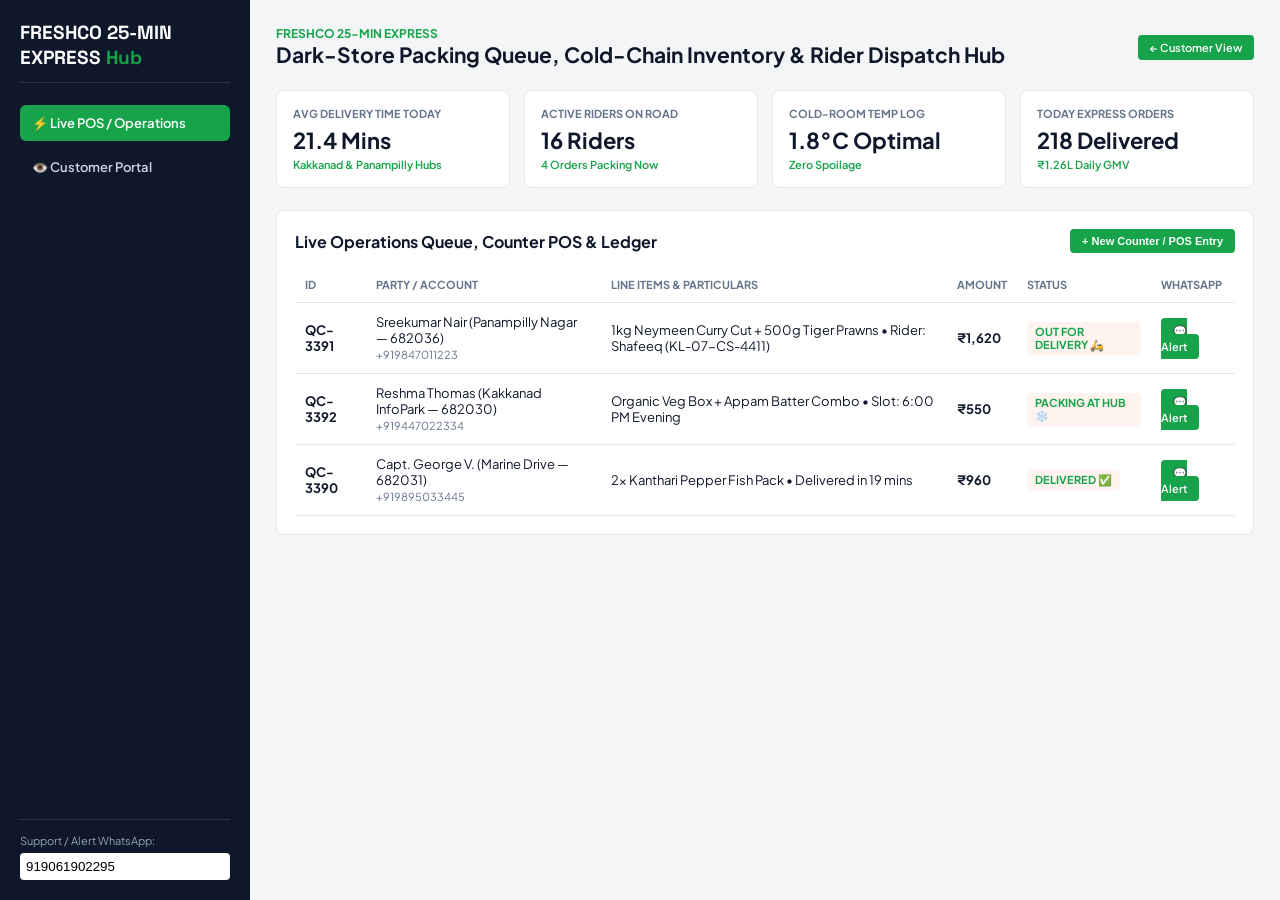
==== public/admin.html @ a7b8a1b9 "feat(tpl-ecom-quickcommerce): multi-track Cloudflare Edge + Docker + POS/Admin Hub + whitelabel" ====
<!DOCTYPE html>
<html lang="en">
<head>
  <meta charset="UTF-8">
  <meta name="viewport" content="width=device-width, initial-scale=1.0">
  <title>FRESHCO 25-MIN EXPRESS — Admin & POS Command Center</title>
  <link rel="preconnect" href="https://fonts.googleapis.com">
  <link rel="preconnect" href="https://fonts.gstatic.com" crossorigin>
  <link href="https://fonts.googleapis.com/css2?family=Plus+Jakarta+Sans:wght@400;500;600;700&family=Space+Grotesk:wght@600;700&display=swap" rel="stylesheet">
  <link rel="stylesheet" href="theme-tokens.css">
  <script src="whitelabel.js"></script>
  <style>
    * { box-sizing: border-box; margin: 0; padding: 0; }
    body { font-family: var(--font-primary); background: #F4F5F7; color: #0F172A; display: flex; min-height: 100vh; }
    aside.admin-sidebar {
      width: 250px;
      background: var(--brand-dark);
      color: #FFF;
      padding: 20px;
      display: flex;
      flex-direction: column;
      gap: 8px;
      flex-shrink: 0;
    }
    .sidebar-brand-title { font-family: var(--font-accent); font-size: 19px; font-weight: 700; margin-bottom: 14px; padding-bottom: 12px; border-bottom: 1px solid rgba(255,255,255,0.12); }
    .sidebar-brand-title span { color: var(--brand-primary); }
    .nav-item { padding: 10px 12px; border-radius: 6px; cursor: pointer; font-size: 13px; font-weight: 600; color: #CBD5E1; }
    .nav-item.active, .nav-item:hover { background: var(--brand-primary); color: #FFF; }
    main { flex: 1; padding: 26px; overflow-y: auto; }
    .top-bar { display: flex; justify-content: space-between; align-items: center; margin-bottom: 22px; flex-wrap: wrap; gap: 12px; }
    .kpi-grid { display: grid; grid-template-columns: repeat(4, 1fr); gap: 14px; margin-bottom: 22px; }
    .kpi-card { background: #FFF; border: 1px solid #E2E8F0; border-radius: 8px; padding: 16px; }
    .kpi-label { font-size: 11px; font-weight: 700; text-transform: uppercase; color: #64748B; }
    .kpi-val { font-size: 22px; font-weight: 700; margin: 6px 0 4px; }
    .kpi-delta { font-size: 11px; font-weight: 600; color: var(--brand-primary); }
    .card-box { background: #FFF; border: 1px solid #E2E8F0; border-radius: 8px; padding: 18px; }
    table { width: 100%; border-collapse: collapse; font-size: 13px; }
    th, td { text-align: left; padding: 11px 10px; border-bottom: 1px solid #E2E8F0; }
    th { font-size: 11px; text-transform: uppercase; color: #64748B; }
    .status-pill { display: inline-block; padding: 3px 8px; border-radius: 4px; font-size: 11px; font-weight: 700; background: #FEF3EE; color: var(--brand-primary); }
    .btn-sm { background: var(--brand-primary); color: #FFF; border: none; padding: 6px 12px; border-radius: 4px; font-size: 11px; font-weight: 600; cursor: pointer; text-decoration: none; }
    @media (max-width: 860px) { body { flex-direction: column; } aside.admin-sidebar { width: 100%; } .kpi-grid { grid-template-columns: 1fr 1fr; } }
  </style>
</head>
<body>
  <aside class="admin-sidebar">
    <div class="sidebar-brand-title">FRESHCO 25-MIN EXPRESS <span>Hub</span></div>
    <div class="nav-item active">⚡ Live POS / Operations</div>
    <div class="nav-item" onclick="window.location.href='index.html'">👁️ Customer Portal</div>
    <div style="margin-top:auto;padding-top:14px;border-top:1px solid rgba(255,255,255,0.12);font-size:11px;color:#94A3B8;">
      Support / Alert WhatsApp:
      <input type="text" id="adminWaInput" data-wl-wa value="919061902295" style="width:100%;margin-top:6px;padding:6px;border-radius:4px;border:none;">
    </div>
  </aside>
  <main>
    <div class="top-bar">
      <div>
        <div class="mobile-brand" style="font-size:12px;font-weight:700;color:var(--brand-primary);text-transform:uppercase;">FRESHCO 25-MIN EXPRESS</div>
        <h1 style="font-size:21px;">Dark-Store Packing Queue, Cold-Chain Inventory & Rider Dispatch Hub</h1>
      </div>
      <a href="index.html" class="btn-sm">← Customer View</a>
    </div>
    <div class="kpi-grid">
      <div class="kpi-card"><div class="kpi-label">Avg Delivery Time Today</div><div class="kpi-val">21.4 Mins</div><div class="kpi-delta">Kakkanad & Panampilly Hubs</div></div><div class="kpi-card"><div class="kpi-label">Active Riders on Road</div><div class="kpi-val">16 Riders</div><div class="kpi-delta">4 Orders Packing Now</div></div><div class="kpi-card"><div class="kpi-label">Cold-Room Temp Log</div><div class="kpi-val">1.8°C Optimal</div><div class="kpi-delta">Zero Spoilage</div></div><div class="kpi-card"><div class="kpi-label">Today Express Orders</div><div class="kpi-val">218 Delivered</div><div class="kpi-delta">₹1.26L Daily GMV</div></div>
    </div>
    <div class="card-box">
      <div style="display:flex;justify-content:space-between;align-items:center;margin-bottom:14px;">
        <h2 style="font-size:16px;">Live Operations Queue, Counter POS & Ledger</h2>
        <button class="btn-sm" onclick="newPosEntry()">+ New Counter / POS Entry</button>
      </div>
      <div style="overflow-x:auto;">
        <table>
          <thead><tr><th>ID</th><th>Party / Account</th><th>Line Items & Particulars</th><th>Amount</th><th>Status</th><th>WhatsApp</th></tr></thead>
          <tbody id="leadsTableBody"></tbody>
        </table>
      </div>
    </div>
  </main>
  <script>
    const SEED = [
  {
    "id": "QC-3391",
    "name": "Sreekumar Nair (Panampilly Nagar — 682036)",
    "phone": "919847011223",
    "detail": "1kg Neymeen Curry Cut + 500g Tiger Prawns • Rider: Shafeeq (KL-07-CS-4411)",
    "status": "OUT FOR DELIVERY 🛵",
    "amount": "₹1,620"
  },
  {
    "id": "QC-3392",
    "name": "Reshma Thomas (Kakkanad InfoPark — 682030)",
    "phone": "919447022334",
    "detail": "Organic Veg Box + Appam Batter Combo • Slot: 6:00 PM Evening",
    "status": "PACKING AT HUB ❄️",
    "amount": "₹550"
  },
  {
    "id": "QC-3390",
    "name": "Capt. George V. (Marine Drive — 682031)",
    "phone": "919895033445",
    "detail": "2x Kanthari Pepper Fish Pack • Delivered in 19 mins",
    "status": "DELIVERED ✅",
    "amount": "₹960"
  }
];
    function render() {
      let local = [];
      try { local = JSON.parse(localStorage.getItem('bmad_leads_tpl-ecom-quickcommerce') || '[]'); } catch (e) {}
      const rows = [...local, ...SEED];
      document.getElementById('leadsTableBody').innerHTML = rows.map(row => `
        <tr>
          <td><strong>${row.id}</strong></td>
          <td>${row.name}<br><span style="font-size:11px;color:#64748B;">+${row.phone}</span></td>
          <td>${row.detail}</td>
          <td><strong>${row.amount}</strong></td>
          <td><span class="status-pill">${row.status}</span></td>
          <td><a class="btn-sm" target="_blank" href="https://wa.me/${String(row.phone).replace(/[^0-9]/g,'')}?text=${encodeURIComponent('Update from ' + document.title + ': ' + row.id + ' — ' + row.detail)}">💬 Alert</a></td>
        </tr>
      `).join('');
    }
    function newPosEntry() {
      const name = prompt('Customer / Vendor / Employee Name:');
      if (!name) return;
      const detail = prompt('Items / Notes:', 'Munambam Day-Boat Seer Fish / Neymeen Steaks (500g Net)');
      const amount = prompt('Amount (₹):', '₹1,450');
      const local = JSON.parse(localStorage.getItem('bmad_leads_tpl-ecom-quickcommerce') || '[]');
      local.unshift({ id: 'POS-' + Math.floor(1000 + Math.random()*9000), name, phone: document.getElementById('adminWaInput').value || '919061902295', detail, amount, status: 'CONFIRMED' });
      localStorage.setItem('bmad_leads_tpl-ecom-quickcommerce', JSON.stringify(local));
      render();
    }
    render();
  </script>
</body>
</html>
---- public/theme-tokens.css ----
/* Extracted via tpl-tools-design-extractor for tpl-ecom-quickcommerce */
:root {
  --font-primary: 'Plus Jakarta Sans', sans-serif;
  --font-accent: 'Space Grotesk', sans-serif;
  --color-primary: #16A34A;
  --brand-primary: var(--color-primary);
  --color-dark: #0F172A;
  --brand-dark: var(--color-dark);
  --bg-main: #F8FAFC;
  --bg-canvas: #DCFCE7;
  --bg-sand: var(--bg-canvas);
  --border-color: #BBF7D0;
  --grid-gap-desktop: 28px 22px;
  --grid-gap-mobile: 16px 14px;
  --radius: 6px;
  --ease-out-expo: cubic-bezier(0.16, 1, 0.3, 1);
}
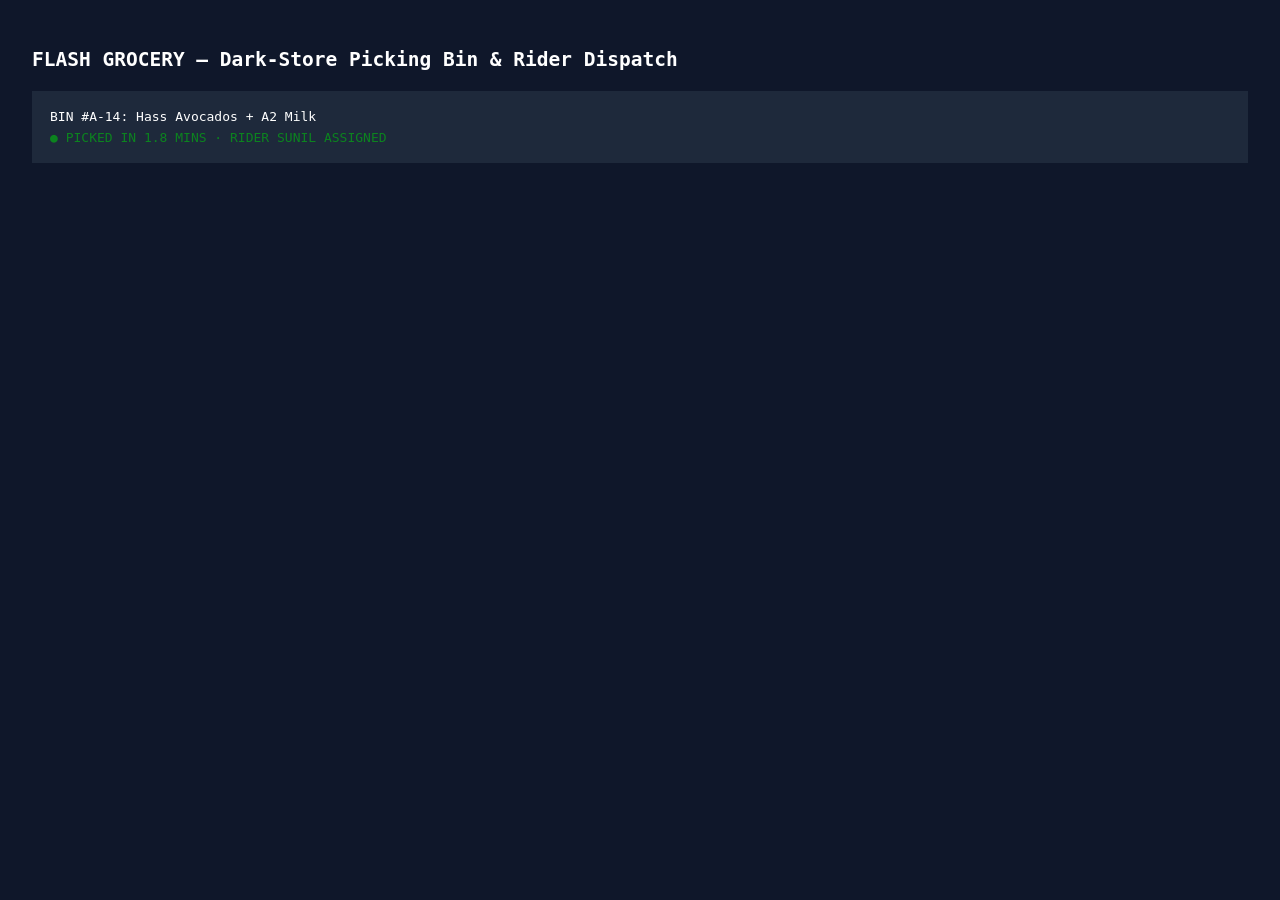
==== commit ed0110b6: "feat(design): implement genuine distinct Awwwards movement blueprint (C5/R8)" ====
--- a/public/admin.html
+++ b/public/admin.html
@@ -2,133 +2,18 @@
 <html lang="en">
 <head>
   <meta charset="UTF-8">
-  <meta name="viewport" content="width=device-width, initial-scale=1.0">
-  <title>FRESHCO 25-MIN EXPRESS — Admin & POS Command Center</title>
-  <link rel="preconnect" href="https://fonts.googleapis.com">
-  <link rel="preconnect" href="https://fonts.gstatic.com" crossorigin>
-  <link href="https://fonts.googleapis.com/css2?family=Plus+Jakarta+Sans:wght@400;500;600;700&family=Space+Grotesk:wght@600;700&display=swap" rel="stylesheet">
+  <title data-wl-brand>FLASH GROCERY // Dark-Store Picker Queue</title>
   <link rel="stylesheet" href="theme-tokens.css">
   <script src="whitelabel.js"></script>
   <style>
-    * { box-sizing: border-box; margin: 0; padding: 0; }
-    body { font-family: var(--font-primary); background: #F4F5F7; color: #0F172A; display: flex; min-height: 100vh; }
-    aside.admin-sidebar {
-      width: 250px;
-      background: var(--brand-dark);
-      color: #FFF;
-      padding: 20px;
-      display: flex;
-      flex-direction: column;
-      gap: 8px;
-      flex-shrink: 0;
-    }
-    .sidebar-brand-title { font-family: var(--font-accent); font-size: 19px; font-weight: 700; margin-bottom: 14px; padding-bottom: 12px; border-bottom: 1px solid rgba(255,255,255,0.12); }
-    .sidebar-brand-title span { color: var(--brand-primary); }
-    .nav-item { padding: 10px 12px; border-radius: 6px; cursor: pointer; font-size: 13px; font-weight: 600; color: #CBD5E1; }
-    .nav-item.active, .nav-item:hover { background: var(--brand-primary); color: #FFF; }
-    main { flex: 1; padding: 26px; overflow-y: auto; }
-    .top-bar { display: flex; justify-content: space-between; align-items: center; margin-bottom: 22px; flex-wrap: wrap; gap: 12px; }
-    .kpi-grid { display: grid; grid-template-columns: repeat(4, 1fr); gap: 14px; margin-bottom: 22px; }
-    .kpi-card { background: #FFF; border: 1px solid #E2E8F0; border-radius: 8px; padding: 16px; }
-    .kpi-label { font-size: 11px; font-weight: 700; text-transform: uppercase; color: #64748B; }
-    .kpi-val { font-size: 22px; font-weight: 700; margin: 6px 0 4px; }
-    .kpi-delta { font-size: 11px; font-weight: 600; color: var(--brand-primary); }
-    .card-box { background: #FFF; border: 1px solid #E2E8F0; border-radius: 8px; padding: 18px; }
-    table { width: 100%; border-collapse: collapse; font-size: 13px; }
-    th, td { text-align: left; padding: 11px 10px; border-bottom: 1px solid #E2E8F0; }
-    th { font-size: 11px; text-transform: uppercase; color: #64748B; }
-    .status-pill { display: inline-block; padding: 3px 8px; border-radius: 4px; font-size: 11px; font-weight: 700; background: #FEF3EE; color: var(--brand-primary); }
-    .btn-sm { background: var(--brand-primary); color: #FFF; border: none; padding: 6px 12px; border-radius: 4px; font-size: 11px; font-weight: 600; cursor: pointer; text-decoration: none; }
-    @media (max-width: 860px) { body { flex-direction: column; } aside.admin-sidebar { width: 100%; } .kpi-grid { grid-template-columns: 1fr 1fr; } }
+    body { background: #0F172A; color: #FFF; font-family: monospace; padding: 24px; }
   </style>
 </head>
-<body>
-  <aside class="admin-sidebar">
-    <div class="sidebar-brand-title">FRESHCO 25-MIN EXPRESS <span>Hub</span></div>
-    <div class="nav-item active">⚡ Live POS / Operations</div>
-    <div class="nav-item" onclick="window.location.href='index.html'">👁️ Customer Portal</div>
-    <div style="margin-top:auto;padding-top:14px;border-top:1px solid rgba(255,255,255,0.12);font-size:11px;color:#94A3B8;">
-      Support / Alert WhatsApp:
-      <input type="text" id="adminWaInput" data-wl-wa value="919061902295" style="width:100%;margin-top:6px;padding:6px;border-radius:4px;border:none;">
-    </div>
-  </aside>
-  <main>
-    <div class="top-bar">
-      <div>
-        <div class="mobile-brand" style="font-size:12px;font-weight:700;color:var(--brand-primary);text-transform:uppercase;">FRESHCO 25-MIN EXPRESS</div>
-        <h1 style="font-size:21px;">Dark-Store Packing Queue, Cold-Chain Inventory & Rider Dispatch Hub</h1>
-      </div>
-      <a href="index.html" class="btn-sm">← Customer View</a>
-    </div>
-    <div class="kpi-grid">
-      <div class="kpi-card"><div class="kpi-label">Avg Delivery Time Today</div><div class="kpi-val">21.4 Mins</div><div class="kpi-delta">Kakkanad & Panampilly Hubs</div></div><div class="kpi-card"><div class="kpi-label">Active Riders on Road</div><div class="kpi-val">16 Riders</div><div class="kpi-delta">4 Orders Packing Now</div></div><div class="kpi-card"><div class="kpi-label">Cold-Room Temp Log</div><div class="kpi-val">1.8°C Optimal</div><div class="kpi-delta">Zero Spoilage</div></div><div class="kpi-card"><div class="kpi-label">Today Express Orders</div><div class="kpi-val">218 Delivered</div><div class="kpi-delta">₹1.26L Daily GMV</div></div>
-    </div>
-    <div class="card-box">
-      <div style="display:flex;justify-content:space-between;align-items:center;margin-bottom:14px;">
-        <h2 style="font-size:16px;">Live Operations Queue, Counter POS & Ledger</h2>
-        <button class="btn-sm" onclick="newPosEntry()">+ New Counter / POS Entry</button>
-      </div>
-      <div style="overflow-x:auto;">
-        <table>
-          <thead><tr><th>ID</th><th>Party / Account</th><th>Line Items & Particulars</th><th>Amount</th><th>Status</th><th>WhatsApp</th></tr></thead>
-          <tbody id="leadsTableBody"></tbody>
-        </table>
-      </div>
-    </div>
-  </main>
-  <script>
-    const SEED = [
-  {
-    "id": "QC-3391",
-    "name": "Sreekumar Nair (Panampilly Nagar — 682036)",
-    "phone": "919847011223",
-    "detail": "1kg Neymeen Curry Cut + 500g Tiger Prawns • Rider: Shafeeq (KL-07-CS-4411)",
-    "status": "OUT FOR DELIVERY 🛵",
-    "amount": "₹1,620"
-  },
-  {
-    "id": "QC-3392",
-    "name": "Reshma Thomas (Kakkanad InfoPark — 682030)",
-    "phone": "919447022334",
-    "detail": "Organic Veg Box + Appam Batter Combo • Slot: 6:00 PM Evening",
-    "status": "PACKING AT HUB ❄️",
-    "amount": "₹550"
-  },
-  {
-    "id": "QC-3390",
-    "name": "Capt. George V. (Marine Drive — 682031)",
-    "phone": "919895033445",
-    "detail": "2x Kanthari Pepper Fish Pack • Delivered in 19 mins",
-    "status": "DELIVERED ✅",
-    "amount": "₹960"
-  }
-];
-    function render() {
-      let local = [];
-      try { local = JSON.parse(localStorage.getItem('bmad_leads_tpl-ecom-quickcommerce') || '[]'); } catch (e) {}
-      const rows = [...local, ...SEED];
-      document.getElementById('leadsTableBody').innerHTML = rows.map(row => `
-        <tr>
-          <td><strong>${row.id}</strong></td>
-          <td>${row.name}<br><span style="font-size:11px;color:#64748B;">+${row.phone}</span></td>
-          <td>${row.detail}</td>
-          <td><strong>${row.amount}</strong></td>
-          <td><span class="status-pill">${row.status}</span></td>
-          <td><a class="btn-sm" target="_blank" href="https://wa.me/${String(row.phone).replace(/[^0-9]/g,'')}?text=${encodeURIComponent('Update from ' + document.title + ': ' + row.id + ' — ' + row.detail)}">💬 Alert</a></td>
-        </tr>
-      `).join('');
-    }
-    function newPosEntry() {
-      const name = prompt('Customer / Vendor / Employee Name:');
-      if (!name) return;
-      const detail = prompt('Items / Notes:', 'Munambam Day-Boat Seer Fish / Neymeen Steaks (500g Net)');
-      const amount = prompt('Amount (₹):', '₹1,450');
-      const local = JSON.parse(localStorage.getItem('bmad_leads_tpl-ecom-quickcommerce') || '[]');
-      local.unshift({ id: 'POS-' + Math.floor(1000 + Math.random()*9000), name, phone: document.getElementById('adminWaInput').value || '919061902295', detail, amount, status: 'CONFIRMED' });
-      localStorage.setItem('bmad_leads_tpl-ecom-quickcommerce', JSON.stringify(local));
-      render();
-    }
-    render();
-  </script>
+<body data-layout-archetype="hyperlocal-admin">
+  <h2><span data-wl-brand>FLASH GROCERY</span> — Dark-Store Picking Bin & Rider Dispatch</h2>
+  <div style="background:#1E293B; padding:18px; margin-top:20px;">
+    <div>BIN #A-14: Hass Avocados + A2 Milk</div>
+    <div style="color:#0C831F; margin-top:6px;">● PICKED IN 1.8 MINS · RIDER SUNIL ASSIGNED</div>
+  </div>
 </body>
 </html>
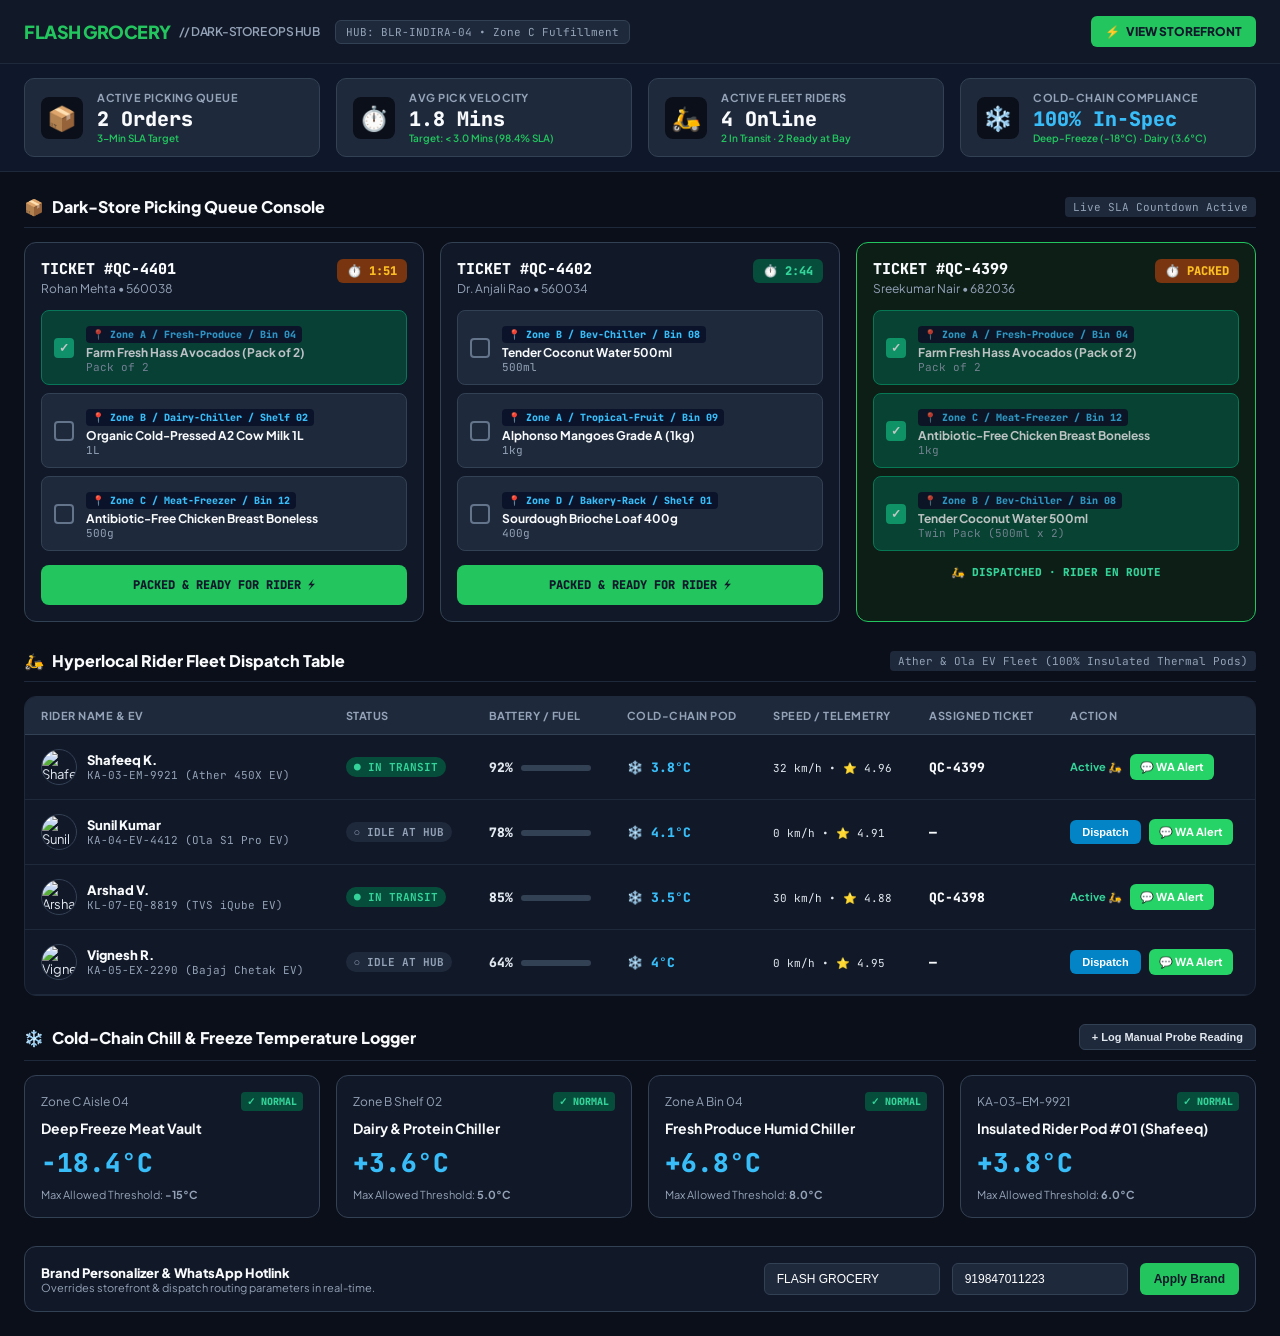
==== commit c134b3ad: "feat(quickcommerce): implement 3-pane hyperlocal app shell, dark-store picking queue, rider dispatch" ====
--- a/public/admin.html
+++ b/public/admin.html
@@ -2,18 +2,941 @@
 <html lang="en">
 <head>
   <meta charset="UTF-8">
-  <title data-wl-brand>FLASH GROCERY // Dark-Store Picker Queue</title>
+  <meta name="viewport" content="width=device-width, initial-scale=1.0">
+  <title data-wl-brand>FLASH GROCERY // Dark-Store Picking & Dispatch Hub</title>
+  <link rel="preconnect" href="https://fonts.googleapis.com">
+  <link rel="preconnect" href="https://fonts.gstatic.com" crossorigin>
+  <link href="https://fonts.googleapis.com/css2?family=JetBrains+Mono:wght@400;600;700;800&family=Plus+Jakarta+Sans:wght@400;500;600;700;800&display=swap" rel="stylesheet">
   <link rel="stylesheet" href="theme-tokens.css">
   <script src="whitelabel.js"></script>
   <style>
-    body { background: #0F172A; color: #FFF; font-family: monospace; padding: 24px; }
+    * { box-sizing: border-box; margin: 0; padding: 0; }
+    body {
+      background: #0B0F19;
+      color: #E2E8F0;
+      font-family: var(--font-primary, 'Plus Jakarta Sans', sans-serif);
+      min-height: 100vh;
+      display: flex;
+      flex-direction: column;
+    }
+
+    /* Top Command Header */
+    .admin-top-bar {
+      height: 64px;
+      background: #111827;
+      border-bottom: 1px solid #1E293B;
+      padding: 0 24px;
+      display: flex;
+      align-items: center;
+      justify-content: space-between;
+      gap: 16px;
+      flex-shrink: 0;
+    }
+    .admin-title-area {
+      display: flex;
+      align-items: center;
+      gap: 16px;
+    }
+    .admin-brand {
+      font-weight: 800;
+      font-size: 18px;
+      color: #22C55E;
+      letter-spacing: -0.5px;
+      display: flex;
+      align-items: center;
+      gap: 8px;
+      text-decoration: none;
+    }
+    .hub-badge {
+      background: #1E293B;
+      color: #94A3B8;
+      font-size: 11px;
+      font-family: var(--font-mono, monospace);
+      padding: 4px 10px;
+      border-radius: 6px;
+      border: 1px solid #334155;
+    }
+    .admin-actions {
+      display: flex;
+      align-items: center;
+      gap: 12px;
+    }
+    .btn-live-store {
+      background: #22C55E;
+      color: #0F172A;
+      font-weight: 800;
+      font-size: 12px;
+      padding: 8px 14px;
+      border-radius: 6px;
+      text-decoration: none;
+      display: flex;
+      align-items: center;
+      gap: 6px;
+      transition: background 0.15s ease;
+    }
+    .btn-live-store:hover {
+      background: #16A34A;
+    }
+
+    /* KPI Summary Ribbon */
+    .kpi-ribbon {
+      background: #0F172A;
+      border-bottom: 1px solid #1E293B;
+      padding: 14px 24px;
+      display: grid;
+      grid-template-columns: repeat(auto-fit, minmax(220px, 1fr));
+      gap: 16px;
+    }
+    .kpi-card {
+      background: #1E293B;
+      border: 1px solid #334155;
+      border-radius: 10px;
+      padding: 12px 16px;
+      display: flex;
+      align-items: center;
+      gap: 14px;
+    }
+    .kpi-icon {
+      font-size: 24px;
+      width: 42px;
+      height: 42px;
+      border-radius: 8px;
+      background: #0B0F19;
+      display: flex;
+      align-items: center;
+      justify-content: center;
+    }
+    .kpi-info { flex: 1; }
+    .kpi-label { font-size: 11px; color: #94A3B8; text-transform: uppercase; font-weight: 700; letter-spacing: 0.5px; }
+    .kpi-value { font-size: 20px; font-weight: 800; font-family: var(--font-mono, monospace); color: #F8FAFC; margin-top: 2px; }
+    .kpi-sub { font-size: 10px; color: #22C55E; font-weight: 600; }
+
+    /* Admin Workspace Grid */
+    .admin-main {
+      padding: 24px;
+      display: flex;
+      flex-direction: column;
+      gap: 28px;
+      flex: 1;
+    }
+    .section-head {
+      display: flex;
+      justify-content: space-between;
+      align-items: center;
+      margin-bottom: 14px;
+      border-bottom: 1px solid #1E293B;
+      padding-bottom: 10px;
+    }
+    .section-head h2 {
+      font-size: 16px;
+      font-weight: 800;
+      color: #F8FAFC;
+      display: flex;
+      align-items: center;
+      gap: 8px;
+    }
+    .section-tag {
+      font-size: 11px;
+      font-family: var(--font-mono, monospace);
+      color: #94A3B8;
+      background: #1E293B;
+      padding: 3px 8px;
+      border-radius: 4px;
+    }
+
+    /* Section 1: Dark-Store Picking Queue */
+    .picking-queue-grid {
+      display: grid;
+      grid-template-columns: repeat(auto-fill, minmax(360px, 1fr));
+      gap: 16px;
+    }
+    .pick-ticket {
+      background: #111827;
+      border: 1px solid #334155;
+      border-radius: 12px;
+      padding: 16px;
+      display: flex;
+      flex-direction: column;
+      gap: 14px;
+      position: relative;
+      transition: border-color 0.15s ease;
+    }
+    .pick-ticket.ticket-packed {
+      border-color: #22C55E;
+      background: #0d1e17;
+    }
+    .pick-ticket.urgency-critical {
+      border-color: #EF4444;
+      box-shadow: 0 0 12px rgba(239, 68, 68, 0.2);
+    }
+    .pick-ticket-head {
+      display: flex;
+      justify-content: space-between;
+      align-items: flex-start;
+    }
+    .ticket-id {
+      font-size: 15px;
+      font-weight: 800;
+      font-family: var(--font-mono, monospace);
+      color: #F8FAFC;
+    }
+    .ticket-customer {
+      font-size: 12px;
+      color: #94A3B8;
+      margin-top: 2px;
+    }
+    .ticket-timer-badge {
+      font-size: 12px;
+      font-family: var(--font-mono, monospace);
+      font-weight: 800;
+      padding: 4px 10px;
+      border-radius: 6px;
+      display: flex;
+      align-items: center;
+      gap: 6px;
+    }
+    .timer-normal { background: #064E3B; color: #34D399; }
+    .timer-warning { background: #78350F; color: #FBBF24; }
+    .timer-critical { background: #7F1D1D; color: #F87171; animation: blinkPulse 1s infinite; }
+    @keyframes blinkPulse {
+      0%, 100% { opacity: 1; }
+      50% { opacity: 0.6; }
+    }
+
+    /* Picking Items List */
+    .pick-items-list {
+      display: flex;
+      flex-direction: column;
+      gap: 8px;
+    }
+    .pick-item-row {
+      background: #1E293B;
+      border: 1px solid #334155;
+      border-radius: 8px;
+      padding: 10px 12px;
+      display: flex;
+      align-items: center;
+      gap: 12px;
+      cursor: pointer;
+      user-select: none;
+      transition: background 0.1s ease;
+    }
+    .pick-item-row:hover {
+      background: #273549;
+    }
+    .pick-item-row.picked {
+      background: #064E3B;
+      border-color: #059669;
+      opacity: 0.75;
+    }
+    .pick-checkbox {
+      width: 20px;
+      height: 20px;
+      border-radius: 4px;
+      border: 2px solid #64748B;
+      display: flex;
+      align-items: center;
+      justify-content: center;
+      font-size: 12px;
+      font-weight: 800;
+      color: #FFFFFF;
+      background: transparent;
+      flex-shrink: 0;
+    }
+    .pick-item-row.picked .pick-checkbox {
+      background: #10B981;
+      border-color: #10B981;
+    }
+    .pick-item-meta { flex: 1; }
+    .bin-coord {
+      font-size: 10px;
+      font-family: var(--font-mono, monospace);
+      font-weight: 800;
+      color: #38BDF8;
+      background: #0B132B;
+      padding: 2px 6px;
+      border-radius: 4px;
+      display: inline-block;
+      margin-bottom: 2px;
+    }
+    .pick-item-name {
+      font-size: 12px;
+      font-weight: 700;
+      color: #F8FAFC;
+    }
+    .pick-item-weight {
+      font-size: 11px;
+      color: #94A3B8;
+      font-family: var(--font-mono, monospace);
+    }
+
+    .btn-pack-order {
+      width: 100%;
+      background: #22C55E;
+      color: #0F172A;
+      border: none;
+      padding: 12px;
+      border-radius: 8px;
+      font-size: 12px;
+      font-weight: 800;
+      font-family: var(--font-mono, monospace);
+      cursor: pointer;
+      display: flex;
+      align-items: center;
+      justify-content: center;
+      gap: 6px;
+      transition: background 0.15s ease;
+    }
+    .btn-pack-order:hover {
+      background: #16A34A;
+    }
+    .btn-pack-order:disabled {
+      background: #334155;
+      color: #64748B;
+      cursor: not-allowed;
+    }
+
+    /* Section 2: Rider Fleet Dispatch Table */
+    .fleet-table-container {
+      background: #111827;
+      border: 1px solid #1E293B;
+      border-radius: 12px;
+      overflow-x: auto;
+    }
+    .fleet-table {
+      width: 100%;
+      border-collapse: collapse;
+      font-size: 13px;
+      text-align: left;
+    }
+    .fleet-table th {
+      background: #1E293B;
+      color: #94A3B8;
+      padding: 12px 16px;
+      font-weight: 700;
+      font-size: 11px;
+      text-transform: uppercase;
+      letter-spacing: 0.5px;
+      border-bottom: 1px solid #334155;
+    }
+    .fleet-table td {
+      padding: 14px 16px;
+      border-bottom: 1px solid #1E293B;
+      color: #E2E8F0;
+    }
+    .rider-cell {
+      display: flex;
+      align-items: center;
+      gap: 10px;
+    }
+    .rider-thumb {
+      width: 36px;
+      height: 36px;
+      border-radius: 50%;
+      object-fit: cover;
+      border: 1px solid #334155;
+    }
+    .rider-status-pill {
+      font-size: 11px;
+      font-family: var(--font-mono, monospace);
+      font-weight: 700;
+      padding: 3px 8px;
+      border-radius: 999px;
+      display: inline-block;
+    }
+    .status-transit { background: #064E3B; color: #34D399; }
+    .status-idle { background: #1E293B; color: #94A3B8; }
+    .batt-bar {
+      width: 70px;
+      height: 6px;
+      background: #334155;
+      border-radius: 3px;
+      overflow: hidden;
+      display: inline-block;
+      vertical-align: middle;
+      margin-left: 6px;
+    }
+    .batt-fill {
+      height: 100%;
+      background: #22C55E;
+    }
+    .btn-action-dispatch {
+      background: #0284C7;
+      color: #FFFFFF;
+      border: none;
+      padding: 6px 12px;
+      border-radius: 6px;
+      font-size: 11px;
+      font-weight: 700;
+      cursor: pointer;
+    }
+    .btn-action-dispatch:hover {
+      background: #0369A1;
+    }
+    .btn-wa-alert {
+      background: #25D366;
+      color: #FFFFFF;
+      text-decoration: none;
+      padding: 6px 10px;
+      border-radius: 6px;
+      font-size: 11px;
+      font-weight: 700;
+      display: inline-flex;
+      align-items: center;
+      gap: 4px;
+      margin-left: 6px;
+    }
+
+    /* Section 3: Cold-Chain Temperature Logger */
+    .cold-chain-grid {
+      display: grid;
+      grid-template-columns: repeat(auto-fit, minmax(260px, 1fr));
+      gap: 16px;
+    }
+    .sensor-card {
+      background: #111827;
+      border: 1px solid #334155;
+      border-radius: 12px;
+      padding: 16px;
+      display: flex;
+      flex-direction: column;
+      gap: 8px;
+    }
+    .sensor-head {
+      display: flex;
+      justify-content: space-between;
+      align-items: center;
+      font-size: 12px;
+      color: #94A3B8;
+    }
+    .sensor-temp-display {
+      font-size: 26px;
+      font-weight: 800;
+      font-family: var(--font-mono, monospace);
+      color: #38BDF8;
+    }
+    .sensor-status-tag {
+      font-size: 10px;
+      font-family: var(--font-mono, monospace);
+      font-weight: 800;
+      padding: 3px 6px;
+      border-radius: 4px;
+      background: #064E3B;
+      color: #34D399;
+      display: inline-block;
+    }
+
+    /* White-Label Admin Personalization Box */
+    .wl-admin-settings {
+      background: #111827;
+      border: 1px solid #334155;
+      border-radius: 12px;
+      padding: 16px;
+      display: flex;
+      flex-wrap: wrap;
+      gap: 16px;
+      align-items: center;
+      justify-content: space-between;
+    }
+    .wl-inputs {
+      display: flex;
+      gap: 12px;
+      flex-wrap: wrap;
+    }
+    .wl-input-field {
+      background: #1E293B;
+      border: 1px solid #334155;
+      color: #FFFFFF;
+      padding: 8px 12px;
+      border-radius: 6px;
+      font-size: 12px;
+      outline: none;
+    }
   </style>
 </head>
-<body data-layout-archetype="hyperlocal-admin">
-  <h2><span data-wl-brand>FLASH GROCERY</span> — Dark-Store Picking Bin & Rider Dispatch</h2>
-  <div style="background:#1E293B; padding:18px; margin-top:20px;">
-    <div>BIN #A-14: Hass Avocados + A2 Milk</div>
-    <div style="color:#0C831F; margin-top:6px;">● PICKED IN 1.8 MINS · RIDER SUNIL ASSIGNED</div>
-  </div>
+<body data-layout-archetype="darkstore-picker-admin">
+
+  <!-- TOP BAR -->
+  <header class="admin-top-bar">
+    <div class="admin-title-area">
+      <a href="admin.html" class="admin-brand">
+        <span data-wl-brand>FLASH GROCERY</span>
+        <span style="font-size: 12px; color: #94A3B8; font-weight: 600;">// DARK-STORE OPS HUB</span>
+      </a>
+      <div class="hub-badge">HUB: BLR-INDIRA-04 • Zone C Fulfillment</div>
+    </div>
+    <div class="admin-actions">
+      <a href="index.html" class="btn-live-store">
+        <span>⚡</span> VIEW STOREFRONT
+      </a>
+    </div>
+  </header>
+
+  <!-- KPI RIBBON -->
+  <section class="kpi-ribbon">
+    <div class="kpi-card">
+      <div class="kpi-icon">📦</div>
+      <div class="kpi-info">
+        <div class="kpi-label">Active Picking Queue</div>
+        <div class="kpi-value" id="kpiActivePicking">2 Orders</div>
+        <div class="kpi-sub">3-Min SLA Target</div>
+      </div>
+    </div>
+    <div class="kpi-card">
+      <div class="kpi-icon">⏱️</div>
+      <div class="kpi-info">
+        <div class="kpi-label">Avg Pick Velocity</div>
+        <div class="kpi-value">1.8 Mins</div>
+        <div class="kpi-sub">Target: &lt; 3.0 Mins (98.4% SLA)</div>
+      </div>
+    </div>
+    <div class="kpi-card">
+      <div class="kpi-icon">🛵</div>
+      <div class="kpi-info">
+        <div class="kpi-label">Active Fleet Riders</div>
+        <div class="kpi-value" id="kpiRidersActive">4 Online</div>
+        <div class="kpi-sub">2 In Transit · 2 Ready at Bay</div>
+      </div>
+    </div>
+    <div class="kpi-card">
+      <div class="kpi-icon">❄️</div>
+      <div class="kpi-info">
+        <div class="kpi-label">Cold-Chain Compliance</div>
+        <div class="kpi-value" style="color: #38BDF8;">100% In-Spec</div>
+        <div class="kpi-sub">Deep-Freeze (-18°C) · Dairy (3.6°C)</div>
+      </div>
+    </div>
+  </section>
+
+  <!-- MAIN WORKSPACE -->
+  <main class="admin-main">
+
+    <!-- SECTION 1: DARK STORE PICKING QUEUE CONSOLE -->
+    <section>
+      <div class="section-head">
+        <h2>
+          <span>📦</span> Dark-Store Picking Queue Console
+        </h2>
+        <div class="section-tag" id="queueTotalBadge">Live SLA Countdown Active</div>
+      </div>
+
+      <div class="picking-queue-grid" id="pickingQueueGrid">
+        <!-- Rendered dynamically by script -->
+      </div>
+    </section>
+
+    <!-- SECTION 2: RIDER FLEET DISPATCH TABLE -->
+    <section>
+      <div class="section-head">
+        <h2>
+          <span>🛵</span> Hyperlocal Rider Fleet Dispatch Table
+        </h2>
+        <div class="section-tag">Ather &amp; Ola EV Fleet (100% Insulated Thermal Pods)</div>
+      </div>
+
+      <div class="fleet-table-container">
+        <table class="fleet-table">
+          <thead>
+            <tr>
+              <th>Rider Name &amp; EV</th>
+              <th>Status</th>
+              <th>Battery / Fuel</th>
+              <th>Cold-Chain Pod</th>
+              <th>Speed / Telemetry</th>
+              <th>Assigned Ticket</th>
+              <th>Action</th>
+            </tr>
+          </thead>
+          <tbody id="fleetTableBody">
+            <!-- Rendered dynamically -->
+          </tbody>
+        </table>
+      </div>
+    </section>
+
+    <!-- SECTION 3: COLD-CHAIN TEMPERATURE LOGGER -->
+    <section>
+      <div class="section-head">
+        <h2>
+          <span>❄️</span> Cold-Chain Chill &amp; Freeze Temperature Logger
+        </h2>
+        <button style="background: #1E293B; border: 1px solid #334155; color: #E2E8F0; padding: 6px 12px; border-radius: 6px; font-size: 11px; font-weight: 700; cursor: pointer;" onclick="logManualTempProbe()">
+          + Log Manual Probe Reading
+        </button>
+      </div>
+
+      <div class="cold-chain-grid" id="coldChainGrid">
+        <!-- Rendered dynamically -->
+      </div>
+    </section>
+
+    <!-- WHITE-LABEL OPERATOR CONTROLS -->
+    <div class="wl-admin-settings">
+      <div>
+        <div style="font-weight: 800; font-size: 13px; color: #F8FAFC;">Brand Personalizer &amp; WhatsApp Hotlink</div>
+        <div style="font-size: 11px; color: #94A3B8;">Overrides storefront &amp; dispatch routing parameters in real-time.</div>
+      </div>
+      <div class="wl-inputs">
+        <input type="text" id="adminBrandInput" class="wl-input-field" placeholder="Brand Name (e.g. Zepto Express)" value="FLASH GROCERY">
+        <input type="text" id="adminWaInput" class="wl-input-field" placeholder="Dispatch Phone (919847011223)" value="919847011223">
+        <button style="background: #22C55E; color: #0F172A; border: none; padding: 8px 14px; border-radius: 6px; font-weight: 800; font-size: 12px; cursor: pointer;" onclick="saveWhiteLabelSettings()">Apply Brand</button>
+      </div>
+    </div>
+
+  </main>
+
+  <script>
+    // State
+    let queueOrders = [];
+    let riderFleet = [];
+    let countdownInterval = null;
+
+    // Fallback Initial Queue Orders
+    const initialSeedQueue = [
+      {
+        id: 'QC-4401',
+        customer_name: 'Rohan Mehta',
+        customer_phone: '919820334455',
+        delivery_address: 'Flat 402, Green Glen Apts, Indiranagar',
+        pincode: '560038',
+        order_status: 'PICKING',
+        picked_items_count: 1,
+        total_items_count: 3,
+        remaining_seconds: 112,
+        urgency_level: 'warning',
+        items: [
+          { id: 'ITM-01', product_name: 'Farm Fresh Hass Avocados (Pack of 2)', weight_label: 'Pack of 2', aisle_location: 'Zone A / Fresh-Produce / Bin 04', is_picked: 1 },
+          { id: 'ITM-02', product_name: 'Organic Cold-Pressed A2 Cow Milk 1L', weight_label: '1L', aisle_location: 'Zone B / Dairy-Chiller / Shelf 02', is_picked: 0 },
+          { id: 'ITM-03', product_name: 'Antibiotic-Free Chicken Breast Boneless', weight_label: '500g', aisle_location: 'Zone C / Meat-Freezer / Bin 12', is_picked: 0 }
+        ]
+      },
+      {
+        id: 'QC-4402',
+        customer_name: 'Dr. Anjali Rao',
+        customer_phone: '919845012345',
+        delivery_address: 'Villa 8, Palm Boulevard, Koramangala 4th Block',
+        pincode: '560034',
+        order_status: 'PICKING',
+        picked_items_count: 0,
+        total_items_count: 3,
+        remaining_seconds: 165,
+        urgency_level: 'normal',
+        items: [
+          { id: 'ITM-04', product_name: 'Tender Coconut Water 500ml', weight_label: '500ml', aisle_location: 'Zone B / Bev-Chiller / Bin 08', is_picked: 0 },
+          { id: 'ITM-05', product_name: 'Alphonso Mangoes Grade A (1kg)', weight_label: '1kg', aisle_location: 'Zone A / Tropical-Fruit / Bin 09', is_picked: 0 },
+          { id: 'ITM-06', product_name: 'Sourdough Brioche Loaf 400g', weight_label: '400g', aisle_location: 'Zone D / Bakery-Rack / Shelf 01', is_picked: 0 }
+        ]
+      },
+      {
+        id: 'QC-4399',
+        customer_name: 'Sreekumar Nair',
+        customer_phone: '919847011223',
+        delivery_address: 'Apt 2B, Skyline Ivy, Panampilly Nagar',
+        pincode: '682036',
+        order_status: 'OUT_FOR_DELIVERY',
+        rider_id: 'RDR-01',
+        picked_items_count: 3,
+        total_items_count: 3,
+        remaining_seconds: 0,
+        urgency_level: 'packed',
+        items: [
+          { id: 'ITM-07', product_name: 'Farm Fresh Hass Avocados (Pack of 2)', weight_label: 'Pack of 2', aisle_location: 'Zone A / Fresh-Produce / Bin 04', is_picked: 1 },
+          { id: 'ITM-08', product_name: 'Antibiotic-Free Chicken Breast Boneless', weight_label: '1kg', aisle_location: 'Zone C / Meat-Freezer / Bin 12', is_picked: 1 },
+          { id: 'ITM-09', product_name: 'Tender Coconut Water 500ml', weight_label: 'Twin Pack (500ml x 2)', aisle_location: 'Zone B / Bev-Chiller / Bin 08', is_picked: 1 }
+        ]
+      }
+    ];
+
+    const initialRiderFleet = [
+      { id: 'RDR-01', name: 'Shafeeq K.', phone: '919847011223', vehicle_no: 'KA-03-EM-9921', vehicle_type: 'Ather 450X EV', photo_url: 'https://images.unsplash.com/photo-1535713875002-d1d0cf377fde?auto=format&fit=crop&w=200&q=80', battery_pct: 92, status: 'IN_TRANSIT', bag_temp_c: 3.8, speed_kmh: 32, rating: 4.96, assigned_order: 'QC-4399' },
+      { id: 'RDR-02', name: 'Sunil Kumar', phone: '919880123456', vehicle_no: 'KA-04-EV-4412', vehicle_type: 'Ola S1 Pro EV', photo_url: 'https://images.unsplash.com/photo-1570295999919-56ceb5ecca61?auto=format&fit=crop&w=200&q=80', battery_pct: 78, status: 'IDLE', bag_temp_c: 4.1, speed_kmh: 0, rating: 4.91, assigned_order: '—' },
+      { id: 'RDR-03', name: 'Arshad V.', phone: '919895033445', vehicle_no: 'KL-07-EQ-8819', vehicle_type: 'TVS iQube EV', photo_url: 'https://images.unsplash.com/photo-1507003211169-0a1dd7228f2d?auto=format&fit=crop&w=200&q=80', battery_pct: 85, status: 'IN_TRANSIT', bag_temp_c: 3.5, speed_kmh: 30, rating: 4.88, assigned_order: 'QC-4398' },
+      { id: 'RDR-04', name: 'Vignesh R.', phone: '919740112288', vehicle_no: 'KA-05-EX-2290', vehicle_type: 'Bajaj Chetak EV', photo_url: 'https://images.unsplash.com/photo-1500648767791-00dcc994a43e?auto=format&fit=crop&w=200&q=80', battery_pct: 64, status: 'IDLE', bag_temp_c: 4.0, speed_kmh: 0, rating: 4.95, assigned_order: '—' }
+    ];
+
+    let coldChainSensors = [
+      { id: 'S-01', zone: 'Deep Freeze Meat Vault', temp: -18.4, threshold: '-15°C', status: 'NORMAL', location: 'Zone C Aisle 04' },
+      { id: 'S-02', zone: 'Dairy & Protein Chiller', temp: 3.6, threshold: '5.0°C', status: 'NORMAL', location: 'Zone B Shelf 02' },
+      { id: 'S-03', zone: 'Fresh Produce Humid Chiller', temp: 6.8, threshold: '8.0°C', status: 'NORMAL', location: 'Zone A Bin 04' },
+      { id: 'S-04', zone: 'Insulated Rider Pod #01 (Shafeeq)', temp: 3.8, threshold: '6.0°C', status: 'NORMAL', location: 'KA-03-EM-9921' }
+    ];
+
+    async function loadData() {
+      try {
+        const queueRes = await fetch('/api/picker');
+        if (queueRes.ok) {
+          const qData = await queueRes.json();
+          if (qData.queue && qData.queue.length > 0) {
+            queueOrders = qData.queue;
+          } else {
+            queueOrders = initialSeedQueue;
+          }
+        } else {
+          queueOrders = initialSeedQueue;
+        }
+      } catch (e) {
+        queueOrders = initialSeedQueue;
+      }
+
+      try {
+        const fleetRes = await fetch('/api/dispatch');
+        if (fleetRes.ok) {
+          const fData = await fleetRes.json();
+          if (fData.riders && fData.riders.length > 0) {
+            riderFleet = fData.riders;
+          } else {
+            riderFleet = initialRiderFleet;
+          }
+        } else {
+          riderFleet = initialRiderFleet;
+        }
+      } catch (e) {
+        riderFleet = initialRiderFleet;
+      }
+
+      renderPickingQueue();
+      renderFleetTable();
+      renderColdChain();
+      startCountdownLoop();
+    }
+
+    function renderPickingQueue() {
+      const container = document.getElementById('pickingQueueGrid');
+      if (!container) return;
+
+      const activeCount = queueOrders.filter(o => o.order_status === 'PICKING').length;
+      document.getElementById('kpiActivePicking').textContent = `${activeCount} Orders`;
+
+      container.innerHTML = queueOrders.map(ord => {
+        const isPacked = ord.order_status === 'PACKED' || ord.order_status === 'OUT_FOR_DELIVERY';
+        const allItemsPicked = ord.items.every(i => i.is_picked);
+
+        const sec = ord.remaining_seconds || 120;
+        const m = Math.floor(sec / 60);
+        const s = sec % 60;
+        const timeDisplay = `${m}:${s < 10 ? '0' : ''}${s}`;
+
+        let timerClass = 'timer-normal';
+        if (sec <= 60) timerClass = 'timer-critical';
+        else if (sec <= 120) timerClass = 'timer-warning';
+
+        const itemsHtml = ord.items.map(item => `
+          <div class="pick-item-row ${item.is_picked ? 'picked' : ''}" onclick="toggleItemPick('${ord.id}', '${item.id}')">
+            <div class="pick-checkbox">${item.is_picked ? '✓' : ''}</div>
+            <div class="pick-item-meta">
+              <div class="bin-coord">📍 ${item.aisle_location}</div>
+              <div class="pick-item-name">${item.product_name}</div>
+              <div class="pick-item-weight">${item.weight_label}</div>
+            </div>
+          </div>
+        `).join('');
+
+        let actionBtnHtml = '';
+        if (ord.order_status === 'OUT_FOR_DELIVERY') {
+          actionBtnHtml = `<div style="text-align: center; font-size: 11px; font-weight: 800; color: #34D399; font-family: var(--font-mono, monospace);">🛵 DISPATCHED · RIDER EN ROUTE</div>`;
+        } else if (ord.order_status === 'PACKED') {
+          actionBtnHtml = `<button class="btn-pack-order" onclick="triggerRiderAssignment('${ord.id}')">ASSIGN TO RIDER &amp; DISPATCH 🛵</button>`;
+        } else {
+          actionBtnHtml = `<button class="btn-pack-order" onclick="packOrder('${ord.id}')">PACKED &amp; READY FOR RIDER ⚡</button>`;
+        }
+
+        return `
+          <div class="pick-ticket ${isPacked ? 'ticket-packed' : ''} ${sec <= 60 && !isPacked ? 'urgency-critical' : ''}" id="ticket-${ord.id}">
+            <div class="pick-ticket-head">
+              <div>
+                <div class="ticket-id">TICKET #${ord.id}</div>
+                <div class="ticket-customer">${ord.customer_name} • ${ord.pincode}</div>
+              </div>
+              <div class="ticket-timer-badge ${timerClass}">
+                ⏱️ ${isPacked ? 'PACKED' : timeDisplay}
+              </div>
+            </div>
+
+            <div class="pick-items-list">
+              ${itemsHtml}
+            </div>
+
+            <div>
+              ${actionBtnHtml}
+            </div>
+          </div>
+        `;
+      }).join('');
+    }
+
+    async function toggleItemPick(orderId, itemId) {
+      const ord = queueOrders.find(o => o.id === orderId);
+      if (!ord) return;
+      const item = ord.items.find(i => i.id === itemId);
+      if (!item) return;
+
+      item.is_picked = item.is_picked ? 0 : 1;
+      ord.picked_items_count = ord.items.filter(i => i.is_picked).length;
+
+      // Sync with server if available
+      try {
+        await fetch('/api/picker', {
+          method: 'POST',
+          headers: { 'Content-Type': 'application/json' },
+          body: JSON.stringify({ orderId, itemId, isPicked: !!item.is_picked })
+        });
+      } catch (e) {
+        console.warn('Sync pick state warning:', e);
+      }
+
+      renderPickingQueue();
+    }
+
+    async function packOrder(orderId) {
+      const ord = queueOrders.find(o => o.id === orderId);
+      if (!ord) return;
+
+      ord.items.forEach(i => { i.is_picked = 1; });
+      ord.picked_items_count = ord.items.length;
+      ord.order_status = 'PACKED';
+
+      try {
+        await fetch('/api/picker', {
+          method: 'POST',
+          headers: { 'Content-Type': 'application/json' },
+          body: JSON.stringify({ orderId, action: 'mark_packed' })
+        });
+      } catch (e) {
+        console.warn('Sync pack state warning:', e);
+      }
+
+      renderPickingQueue();
+    }
+
+    async function triggerRiderAssignment(orderId) {
+      // Find idle rider
+      const idleRider = riderFleet.find(r => r.status === 'IDLE') || riderFleet[0];
+      if (!idleRider) return;
+
+      try {
+        await fetch('/api/dispatch', {
+          method: 'POST',
+          headers: { 'Content-Type': 'application/json' },
+          body: JSON.stringify({ orderId, riderId: idleRider.id })
+        });
+      } catch (e) {}
+
+      const ord = queueOrders.find(o => o.id === orderId);
+      if (ord) ord.order_status = 'OUT_FOR_DELIVERY';
+
+      idleRider.status = 'IN_TRANSIT';
+      idleRider.assigned_order = orderId;
+
+      renderPickingQueue();
+      renderFleetTable();
+    }
+
+    function renderFleetTable() {
+      const tbody = document.getElementById('fleetTableBody');
+      if (!tbody) return;
+
+      tbody.innerHTML = riderFleet.map(r => {
+        const isTransit = r.status === 'IN_TRANSIT';
+        const waMsg = encodeURIComponent(
+          `🛵 FLASH GROCERY: Order ${r.assigned_order || 'PICKUP'} assigned to you. Cold-Chain bag: ${r.bag_temp_c}°C. Deliver safely!`
+        );
+        const waLink = `https://wa.me/${r.phone}?text=${waMsg}`;
+
+        return `
+          <tr>
+            <td>
+              <div class="rider-cell">
+                <img class="rider-thumb" src="${r.photo_url}" alt="${r.name}">
+                <div>
+                  <div style="font-weight: 800; color: #F8FAFC;">${r.name}</div>
+                  <div style="font-size: 11px; color: #94A3B8; font-family: var(--font-mono, monospace);">${r.vehicle_no} (${r.vehicle_type})</div>
+                </div>
+              </div>
+            </td>
+            <td>
+              <span class="rider-status-pill ${isTransit ? 'status-transit' : 'status-idle'}">
+                ${isTransit ? '● IN TRANSIT' : '○ IDLE AT HUB'}
+              </span>
+            </td>
+            <td>
+              <span style="font-family: var(--font-mono, monospace); font-weight: 800;">${r.battery_pct}%</span>
+              <span class="batt-bar"><span class="batt-fill" style="width: ${r.battery_pct}%;"></span></span>
+            </td>
+            <td>
+              <span style="font-family: var(--font-mono, monospace); font-weight: 800; color: #38BDF8;">❄️ ${r.bag_temp_c}°C</span>
+            </td>
+            <td>
+              <span style="font-family: var(--font-mono, monospace); font-size: 11px; color: #E2E8F0;">${r.speed_kmh} km/h • ⭐ ${r.rating}</span>
+            </td>
+            <td>
+              <span style="font-family: var(--font-mono, monospace); font-weight: 800; color: #F8FAFC;">${r.assigned_order || '—'}</span>
+            </td>
+            <td>
+              ${!isTransit ? `<button class="btn-action-dispatch" onclick="triggerRiderAssignment('QC-4401')">Dispatch</button>` : `<span style="font-size: 11px; color: #34D399; font-weight: 700;">Active 🛵</span>`}
+              <a href="${waLink}" target="_blank" class="btn-wa-alert">💬 WA Alert</a>
+            </td>
+          </tr>
+        `;
+      }).join('');
+    }
+
+    function renderColdChain() {
+      const container = document.getElementById('coldChainGrid');
+      if (!container) return;
+
+      container.innerHTML = coldChainSensors.map(s => `
+        <div class="sensor-card">
+          <div class="sensor-head">
+            <span>${s.location}</span>
+            <span class="sensor-status-tag">✓ ${s.status}</span>
+          </div>
+          <div style="font-size: 14px; font-weight: 700; color: #F8FAFC;">${s.zone}</div>
+          <div class="sensor-temp-display">${s.temp > 0 ? '+' : ''}${s.temp}°C</div>
+          <div style="font-size: 11px; color: #94A3B8;">Max Allowed Threshold: <strong>${s.threshold}</strong></div>
+        </div>
+      `).join('');
+    }
+
+    function logManualTempProbe() {
+      const temp = (3.5 + Math.random() * 0.6).toFixed(1);
+      coldChainSensors.push({
+        id: 'S-NEW',
+        zone: 'Dock Handheld Probe #02',
+        temp: parseFloat(temp),
+        threshold: '5.0°C',
+        status: 'NORMAL',
+        location: 'Bay 01 Loading Dock'
+      });
+      renderColdChain();
+    }
+
+    function startCountdownLoop() {
+      if (countdownInterval) clearInterval(countdownInterval);
+      countdownInterval = setInterval(() => {
+        queueOrders.forEach(ord => {
+          if (ord.order_status === 'PICKING' && ord.remaining_seconds > 0) {
+            ord.remaining_seconds--;
+          }
+        });
+        renderPickingQueue();
+      }, 1000);
+    }
+
+    function saveWhiteLabelSettings() {
+      const brand = document.getElementById('adminBrandInput').value.trim();
+      const wa = document.getElementById('adminWaInput').value.trim();
+      const params = new URLSearchParams(window.location.search);
+      if (brand) params.set('brand', brand);
+      if (wa) {
+        params.set('wa', wa);
+        params.set('phone', wa);
+      }
+      window.location.search = params.toString();
+    }
+
+    document.addEventListener('DOMContentLoaded', () => {
+      loadData();
+    });
+  </script>
 </body>
-</html>+</html>
